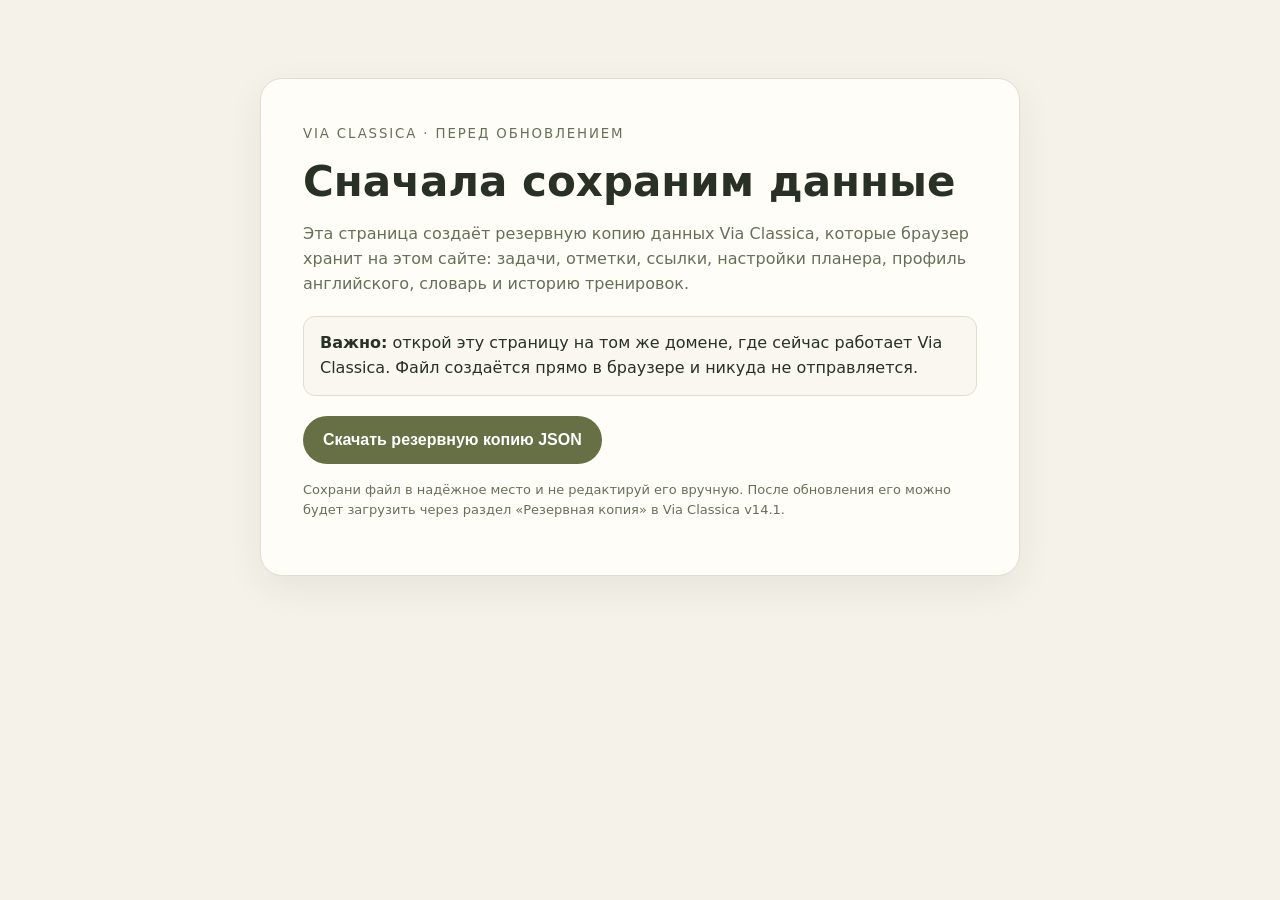
==== backup-before-update.html @ 73b6c82c "Add files via upload" ====
<!doctype html>
<html lang="ru">
<head>
<meta charset="utf-8">
<meta name="viewport" content="width=device-width, initial-scale=1">
<title>Via Classica — резервная копия перед обновлением</title>
<style>
:root{color-scheme:light;--ink:#293126;--muted:#65705b;--paper:#f5f2e9;--card:#fffdf7;--line:#dedfce;--accent:#667044}
*{box-sizing:border-box}body{margin:0;background:var(--paper);color:var(--ink);font:16px/1.55 system-ui,-apple-system,"Segoe UI",sans-serif;padding:24px}main{max-width:760px;margin:6vh auto;background:var(--card);border:1px solid var(--line);border-radius:22px;padding:clamp(22px,5vw,42px);box-shadow:0 12px 36px #29312612}small{letter-spacing:.14em;text-transform:uppercase;color:var(--muted)}h1{line-height:1.15;font-size:clamp(28px,5vw,42px);margin:12px 0}p{color:var(--muted)}button{border:0;border-radius:999px;padding:14px 20px;background:var(--accent);color:white;font-weight:700;font-size:16px;cursor:pointer;min-height:48px}button:focus-visible{outline:3px solid #aab58a;outline-offset:3px}.note{padding:14px 16px;border:1px solid var(--line);border-radius:12px;background:#f9f7ef;margin:20px 0}.status{margin-top:16px;overflow-wrap:anywhere}.fine{font-size:13px}
</style>
</head>
<body><main>
<small>VIA CLASSICA · ПЕРЕД ОБНОВЛЕНИЕМ</small>
<h1>Сначала сохраним данные</h1>
<p>Эта страница создаёт резервную копию данных Via Classica, которые браузер хранит на этом сайте: задачи, отметки, ссылки, настройки планера, профиль английского, словарь и историю тренировок.</p>
<div class="note"><b>Важно:</b> открой эту страницу на том же домене, где сейчас работает Via Classica. Файл создаётся прямо в браузере и никуда не отправляется.</div>
<button id="backup" type="button">Скачать резервную копию JSON</button>
<div class="status" id="status" role="status" aria-live="polite"></div>
<p class="fine">Сохрани файл в надёжное место и не редактируй его вручную. После обновления его можно будет загрузить через раздел «Резервная копия» в Via Classica v14.1.</p>
</main>
<script>
(function(){
  const button=document.getElementById('backup'),status=document.getElementById('status');
  button.addEventListener('click',function(){
    try{
      const local={};
      for(let i=0;i<localStorage.length;i++){
        const key=localStorage.key(i);
        if(key&&key.startsWith('viaClassica'))local[key]=localStorage.getItem(key);
      }
      const payload={format:'via-classica-full-backup-v1',appVersion:'pre-v14',createdAt:new Date().toISOString(),localStorage:local,sessionStorage:{viaClassicaReturnTask:sessionStorage.getItem('viaClassicaReturnTask')}};
      const blob=new Blob([JSON.stringify(payload,null,2)],{type:'application/json'});
      const url=URL.createObjectURL(blob),a=document.createElement('a');
      a.href=url;a.download='via-classica-pre-update-backup-'+new Date().toISOString().slice(0,10)+'.json';
      document.body.appendChild(a);a.click();a.remove();setTimeout(()=>URL.revokeObjectURL(url),1500);
      status.textContent='Копия подготовлена. Проверь, что файл появился в загрузках.';
      status.style.color='var(--accent)';
    }catch(e){status.textContent='Не удалось создать копию: '+String(e&&e.message||e);status.style.color='#a23b32';}
  });
})();
</script>
</body></html>
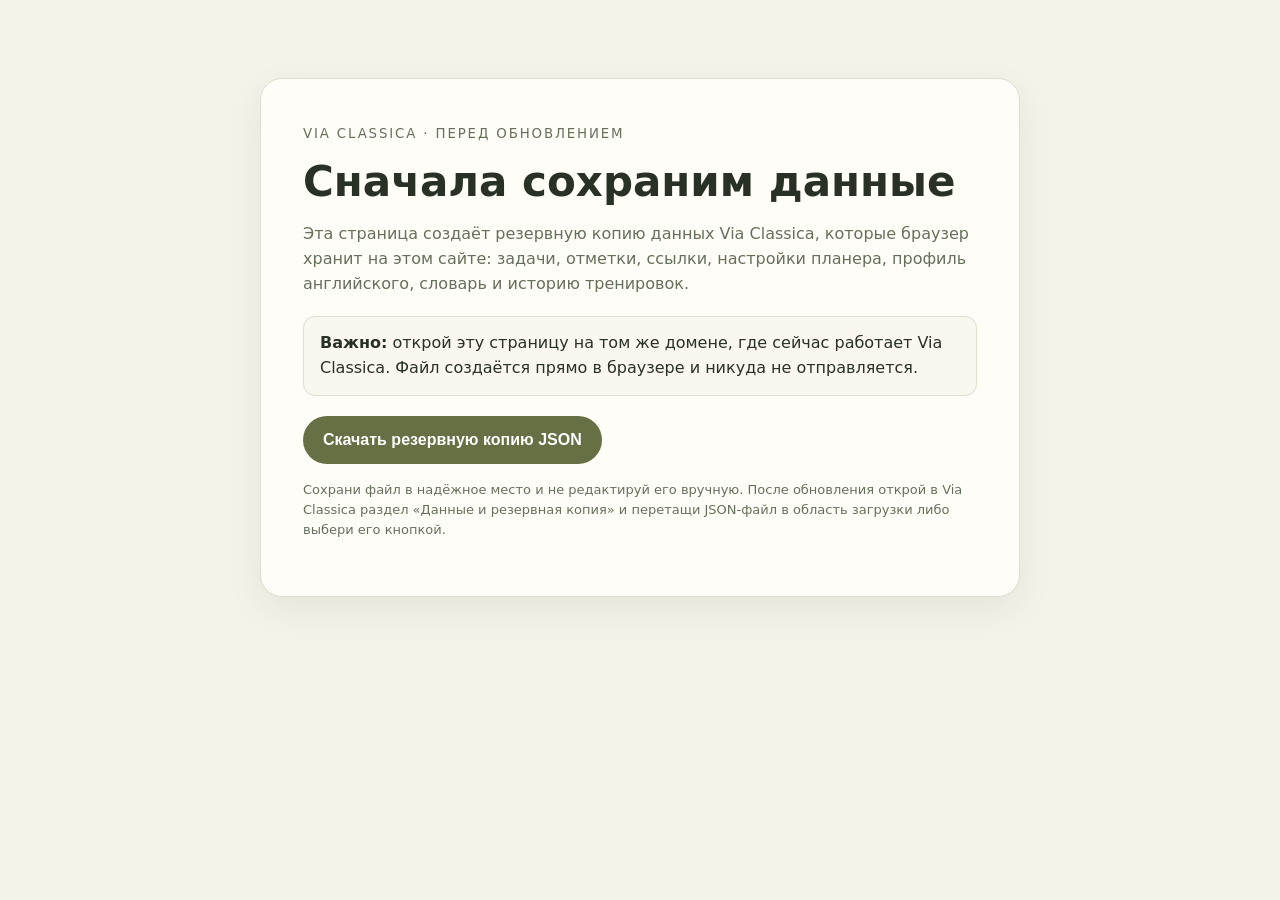
==== commit 60c55476: "Add files via upload" ====
--- a/backup-before-update.html
+++ b/backup-before-update.html
@@ -16,7 +16,7 @@
 <div class="note"><b>Важно:</b> открой эту страницу на том же домене, где сейчас работает Via Classica. Файл создаётся прямо в браузере и никуда не отправляется.</div>
 <button id="backup" type="button">Скачать резервную копию JSON</button>
 <div class="status" id="status" role="status" aria-live="polite"></div>
-<p class="fine">Сохрани файл в надёжное место и не редактируй его вручную. После обновления его можно будет загрузить через раздел «Резервная копия» в Via Classica v14.1.</p>
+<p class="fine">Сохрани файл в надёжное место и не редактируй его вручную. После обновления открой в Via Classica раздел «Данные и резервная копия» и перетащи JSON-файл в область загрузки либо выбери его кнопкой.</p>
 </main>
 <script>
 (function(){
@@ -33,7 +33,7 @@
       const url=URL.createObjectURL(blob),a=document.createElement('a');
       a.href=url;a.download='via-classica-pre-update-backup-'+new Date().toISOString().slice(0,10)+'.json';
       document.body.appendChild(a);a.click();a.remove();setTimeout(()=>URL.revokeObjectURL(url),1500);
-      status.textContent='Копия подготовлена. Проверь, что файл появился в загрузках.';
+      status.textContent='Копия подготовлена: '+Object.keys(local).length+' записей. Проверь папку «Загрузки» и сохрани JSON вне репозитория.';
       status.style.color='var(--accent)';
     }catch(e){status.textContent='Не удалось создать копию: '+String(e&&e.message||e);status.style.color='#a23b32';}
   });
